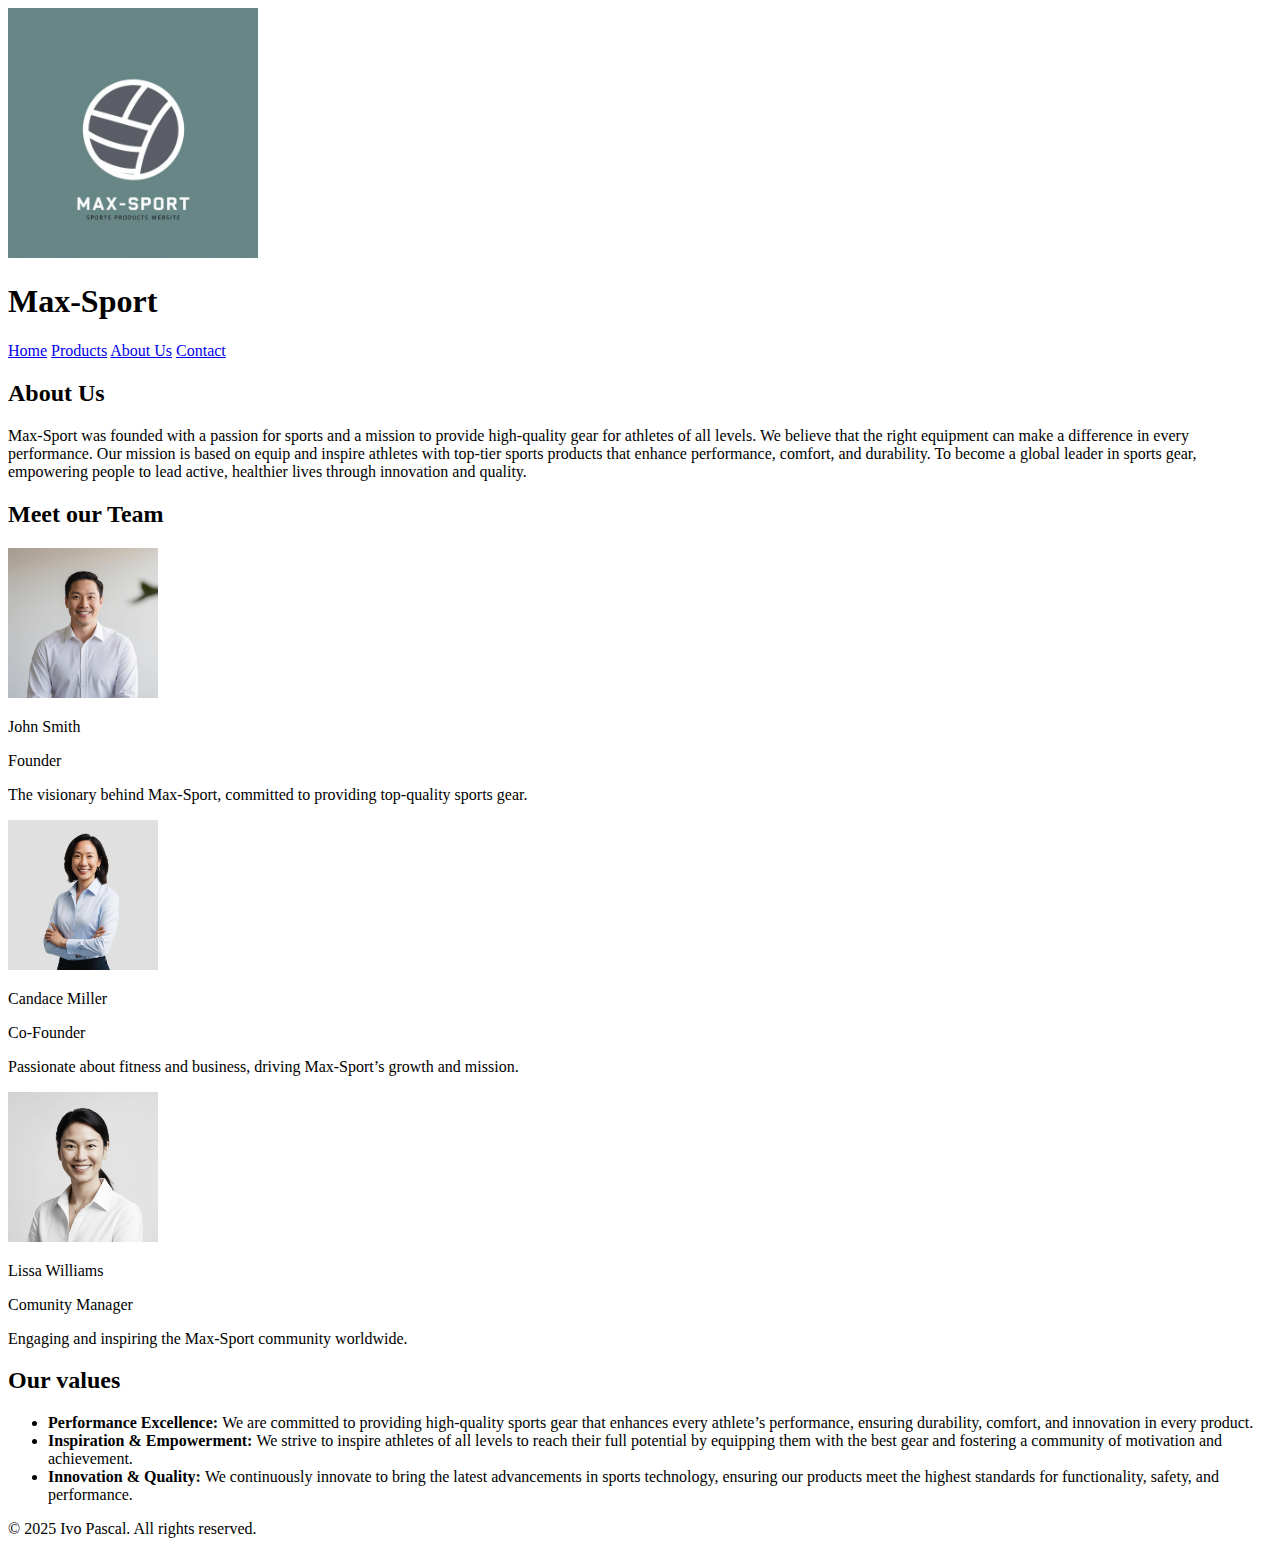
==== pages/about.html @ 55130cc1 "first commit of website" ====
<!DOCTYPE html>
<html lang="en">
<head>
  <meta charset="UTF-8">
  <meta name="viewport" content="width=device-width, initial-scale=1.0">
  <title>About Us</title>
  <link rel="icon" type="image/png" href="/assets/favicon-maxsport.png">
</head>
<body>
  <header>
    <div>
      <img src="/assets/icon-maxsport.jpg" width="250" alt="Max-Sport Logo">
      <h1>Max-Sport</h1>
    </div>
    <nav>
      <a href="./index.html">Home</a>
      <a href="#">Products</a>
      <a href="#">About Us</a>
      <a href="#">Contact</a>
    </nav>
  </header>
  <main>
    <div>
      <h2>About Us</h2>
      <p>Max-Sport was founded with a passion for sports and a mission to provide high-quality gear for athletes of all levels. We believe that the right equipment can make a difference in every performance. Our mission is based on equip and inspire athletes with top-tier sports products that enhance performance, comfort, and durability. To become a global leader in sports gear, empowering people to lead active, healthier lives through innovation and quality.</p>
    </div>
    <div>
      <h2>Meet our Team</h2>
      <div>
        <img src="/assets/johnSmith.jpg" width="150" alt="">
        <p>John Smith</p>
        <p>Founder</p>
        <p>The visionary behind Max-Sport, committed to providing top-quality sports gear.</p>
      </div>
      <div>
        <img src="/assets/candaceMiller.jpg" width="150" alt="">
        <p>Candace Miller</p>
        <p>Co-Founder</p>
        <p>Passionate about fitness and business, driving Max-Sport’s growth and mission.</p>
      </div>
      <div>
        <img src="/assets/lisaWilliams.jpg" width="150" alt="">
        <p>Lissa Williams</p>
        <p>Comunity Manager</p>
        <p>Engaging and inspiring the Max-Sport community worldwide.</p>
      </div>
    </div>
    <div>
      <h2>Our values</h2>
      <ul>
        <li><b>Performance Excellence: </b>We are committed to providing high-quality sports gear that enhances every athlete’s performance, ensuring durability, comfort, and innovation in every product.</li>
        <li><b>Inspiration & Empowerment: </b>We strive to inspire athletes of all levels to reach their full potential by equipping them with the best gear and fostering a community of motivation and achievement.</li>
        <li><b>Innovation & Quality: </b>We continuously innovate to bring the latest advancements in sports technology, ensuring our products meet the highest standards for functionality, safety, and performance.</li>
      </ul>
    </div>
  </main>
  <footer>
    <p>© 2025 Ivo Pascal. All rights reserved.</p>
  </footer>
</body>
</html>
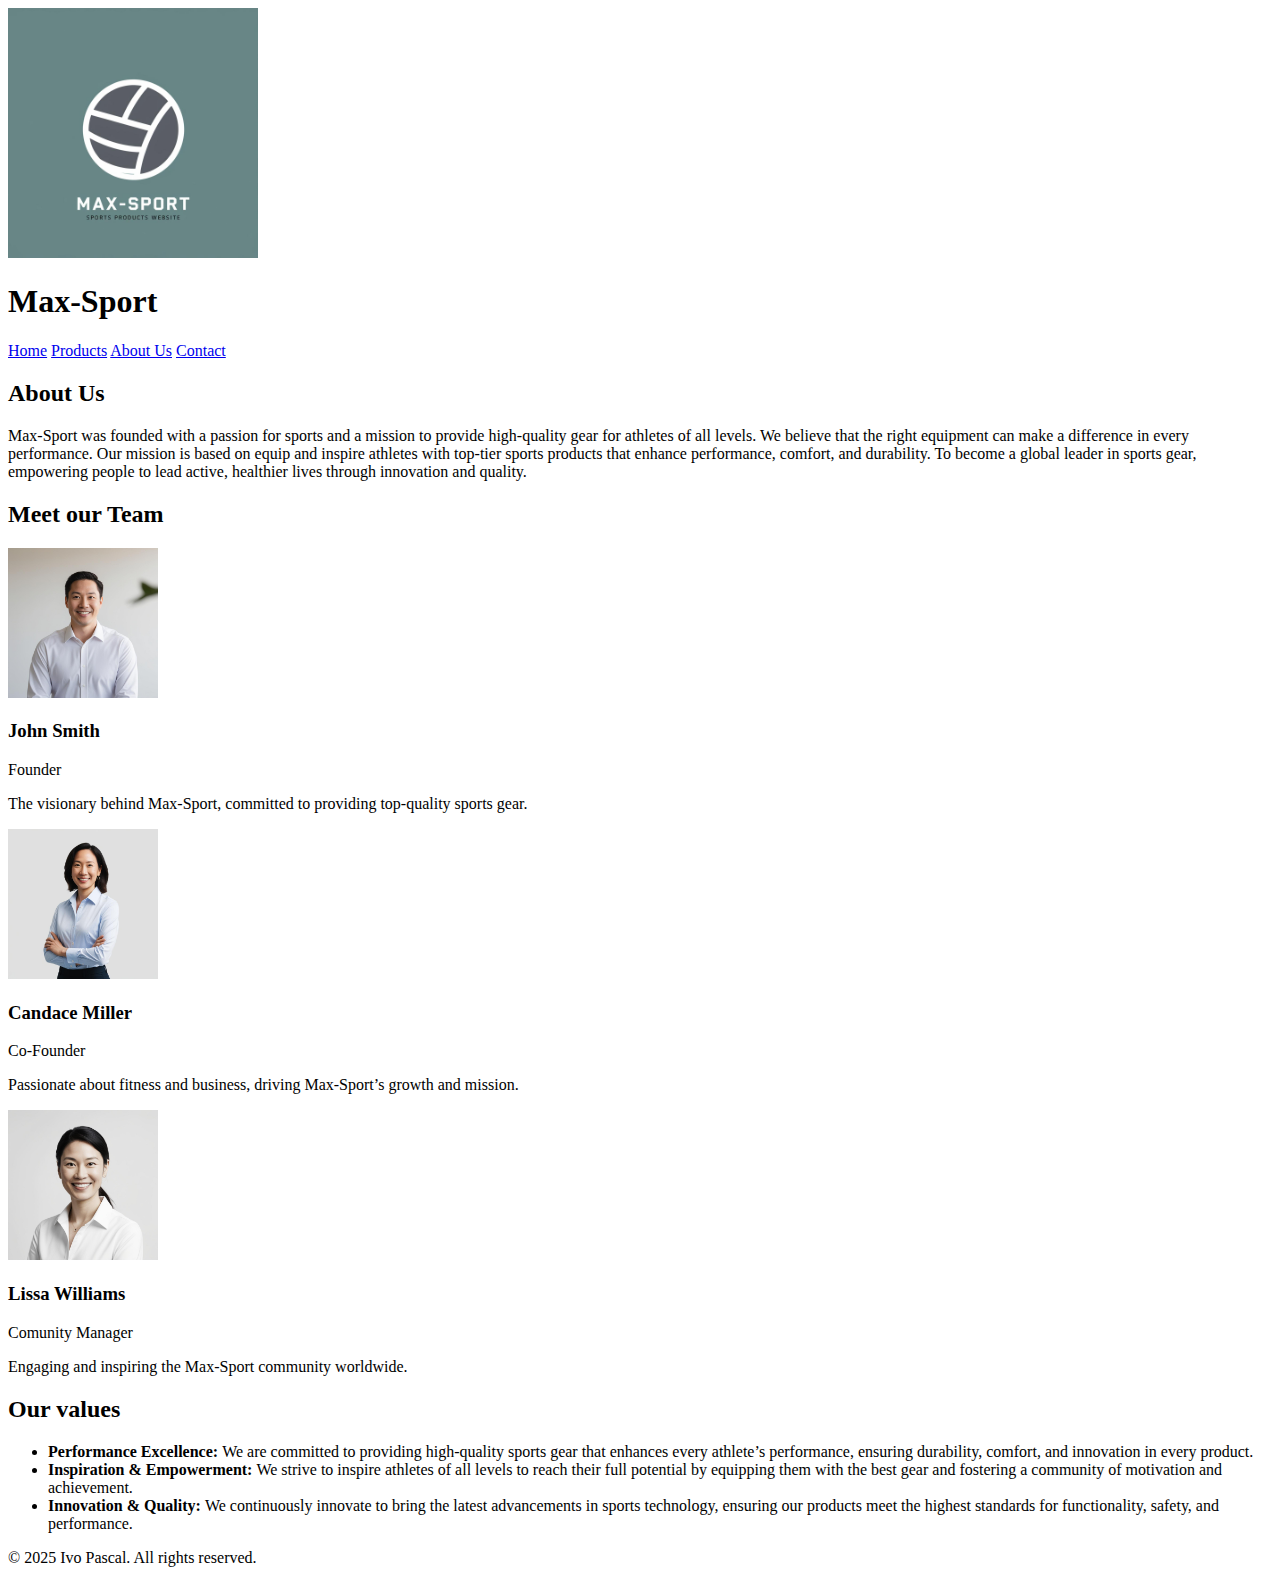
==== commit f11179b0: "Improve semantic of about.html and add cards to index.html" ====
--- a/pages/about.html
+++ b/pages/about.html
@@ -9,50 +9,50 @@
 <body>
   <header>
     <div>
-      <img src="/assets/icon-maxsport.jpg" width="250" alt="Max-Sport Logo">
+      <img src="../assets/icon-maxsport.jpg" width="250" alt="Max-Sport Logo">
       <h1>Max-Sport</h1>
     </div>
     <nav>
-      <a href="./index.html">Home</a>
+      <a href="../index.html">Home</a>
       <a href="#">Products</a>
       <a href="#">About Us</a>
       <a href="#">Contact</a>
     </nav>
   </header>
   <main>
-    <div>
+    <section>
       <h2>About Us</h2>
       <p>Max-Sport was founded with a passion for sports and a mission to provide high-quality gear for athletes of all levels. We believe that the right equipment can make a difference in every performance. Our mission is based on equip and inspire athletes with top-tier sports products that enhance performance, comfort, and durability. To become a global leader in sports gear, empowering people to lead active, healthier lives through innovation and quality.</p>
-    </div>
-    <div>
+    </sect>
+    <section>
       <h2>Meet our Team</h2>
-      <div>
-        <img src="/assets/johnSmith.jpg" width="150" alt="">
-        <p>John Smith</p>
+      <article>
+        <img src="../assets/johnSmith.jpg" width="150" alt="">
+        <h3>John Smith</h3>
         <p>Founder</p>
         <p>The visionary behind Max-Sport, committed to providing top-quality sports gear.</p>
-      </div>
-      <div>
-        <img src="/assets/candaceMiller.jpg" width="150" alt="">
-        <p>Candace Miller</p>
+      </article>
+      <article>
+        <img src="../assets/candaceMiller.jpg" width="150" alt="">
+        <h3>Candace Miller</h3>
         <p>Co-Founder</p>
         <p>Passionate about fitness and business, driving Max-Sport’s growth and mission.</p>
-      </div>
-      <div>
-        <img src="/assets/lisaWilliams.jpg" width="150" alt="">
-        <p>Lissa Williams</p>
+      </article>
+      <article>
+        <img src="../assets/lisaWilliams.jpg" width="150" alt="">
+        <h3>Lissa Williams</h3>
         <p>Comunity Manager</p>
         <p>Engaging and inspiring the Max-Sport community worldwide.</p>
-      </div>
-    </div>
-    <div>
+      </article>
+    </section>
+    <section>
       <h2>Our values</h2>
       <ul>
         <li><b>Performance Excellence: </b>We are committed to providing high-quality sports gear that enhances every athlete’s performance, ensuring durability, comfort, and innovation in every product.</li>
         <li><b>Inspiration & Empowerment: </b>We strive to inspire athletes of all levels to reach their full potential by equipping them with the best gear and fostering a community of motivation and achievement.</li>
         <li><b>Innovation & Quality: </b>We continuously innovate to bring the latest advancements in sports technology, ensuring our products meet the highest standards for functionality, safety, and performance.</li>
       </ul>
-    </div>
+    </section>
   </main>
   <footer>
     <p>© 2025 Ivo Pascal. All rights reserved.</p>
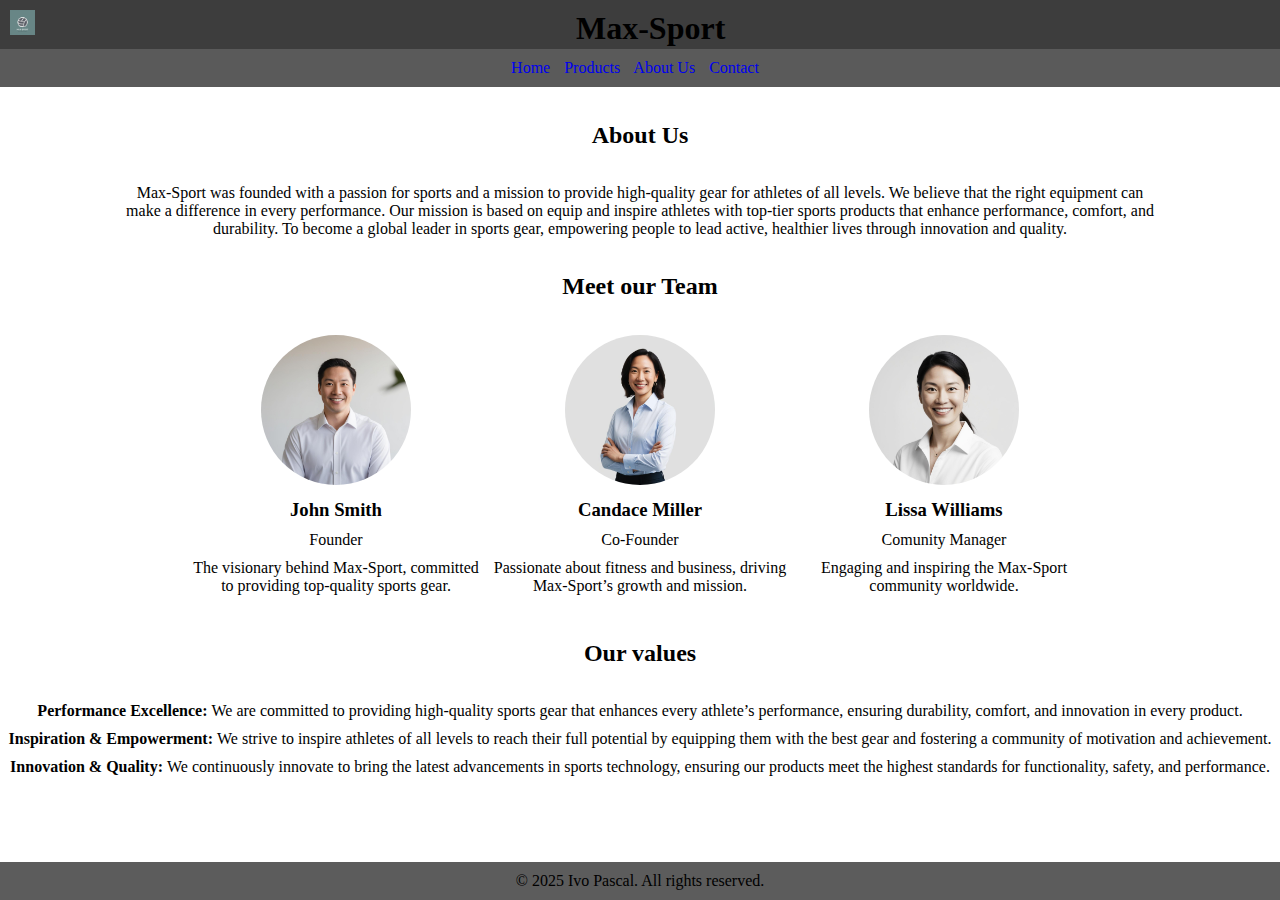
==== commit 4eec3b53: "Add css styles to index & about" ====
--- a/pages/about.html
+++ b/pages/about.html
@@ -5,47 +5,48 @@
   <meta name="viewport" content="width=device-width, initial-scale=1.0">
   <title>About Us</title>
   <link rel="icon" type="image/png" href="/assets/favicon-maxsport.png">
+  <link rel="stylesheet" href="../styles/style.css">
 </head>
 <body>
   <header>
-    <div>
-      <img src="../assets/icon-maxsport.jpg" width="250" alt="Max-Sport Logo">
-      <h1>Max-Sport</h1>
+    <div class="top-header">
+      <img src="/assets/icon-maxsport.jpg" width="25" alt="Max-Sport Logo" id="logo">
+      <h1 id="title">Max-Sport</h1>
     </div>
     <nav>
       <a href="../index.html">Home</a>
       <a href="#">Products</a>
-      <a href="#">About Us</a>
+      <a href="$">About Us</a>
       <a href="#">Contact</a>
     </nav>
   </header>
   <main>
-    <section>
+    <section id="top-section-about">
       <h2>About Us</h2>
       <p>Max-Sport was founded with a passion for sports and a mission to provide high-quality gear for athletes of all levels. We believe that the right equipment can make a difference in every performance. Our mission is based on equip and inspire athletes with top-tier sports products that enhance performance, comfort, and durability. To become a global leader in sports gear, empowering people to lead active, healthier lives through innovation and quality.</p>
-    </sect>
-    <section>
+    </section>
+    <section id="team-section">
       <h2>Meet our Team</h2>
       <article>
         <img src="../assets/johnSmith.jpg" width="150" alt="">
         <h3>John Smith</h3>
         <p>Founder</p>
-        <p>The visionary behind Max-Sport, committed to providing top-quality sports gear.</p>
+        <p class="team-description">The visionary behind Max-Sport, committed to providing top-quality sports gear.</p>
       </article>
       <article>
         <img src="../assets/candaceMiller.jpg" width="150" alt="">
         <h3>Candace Miller</h3>
         <p>Co-Founder</p>
-        <p>Passionate about fitness and business, driving Max-Sport’s growth and mission.</p>
+        <p class="team-description">Passionate about fitness and business, driving Max-Sport’s growth and mission.</p>
       </article>
       <article>
         <img src="../assets/lisaWilliams.jpg" width="150" alt="">
         <h3>Lissa Williams</h3>
         <p>Comunity Manager</p>
-        <p>Engaging and inspiring the Max-Sport community worldwide.</p>
+        <p class="team-description">Engaging and inspiring the Max-Sport community worldwide.</p>
       </article>
     </section>
-    <section>
+    <section id="values-section">
       <h2>Our values</h2>
       <ul>
         <li><b>Performance Excellence: </b>We are committed to providing high-quality sports gear that enhances every athlete’s performance, ensuring durability, comfort, and innovation in every product.</li>
--- a/styles/style.css
+++ b/styles/style.css
@@ -0,0 +1,154 @@
+* {
+  margin: 0;
+  padding: 0;
+  box-sizing: border-box;
+}
+
+body {
+  min-height: 100vh;
+  position: relative;
+}
+
+.top-header {
+  padding: 10px;
+  background-color: rgb(61, 61, 61);
+  position: relative;
+}
+
+#logo {
+  display:inline-block;
+}
+
+#title {
+  display: inline-block;
+  position: absolute;
+  left: 45%;
+}
+
+nav {
+  padding: 10px;
+  background-color: rgb(90, 90, 90);
+  text-align: center;
+}
+
+nav > a {
+  text-decoration: none;
+  margin-right: 10px
+}
+
+.top-section {
+  padding: 200px;
+  background-color: rgb(105, 105, 105);
+  text-align: center;
+}
+
+.products {
+  padding: 25px;
+  text-align: center;
+}
+
+.products h3 {
+  text-align: center;
+  margin: 10px 0px;
+  margin-bottom: 30px;
+}
+
+.products > article {
+  border: 1px solid rgb(151, 151, 151);
+  border-radius: 5px;
+  width: 400px;
+  height: fit-content;
+  display: inline-block;
+  padding:  10px 30px;
+  margin: 0px 8px;
+  text-align: center;
+}
+
+.products > article > * {
+  margin-bottom: 10px;
+}
+
+.products > article > a {
+  display: inline-block;
+  margin-top: 20px;
+  text-decoration: none;
+  color: white;
+  background-color: rgb(54, 54, 54);
+  padding: 6px 10px;
+  border-radius: 5px;
+}
+
+.categories {
+  text-align: center;
+}
+
+.categories > h2 {
+  text-align: center;
+}
+
+.categories > article {
+  display: inline-block;
+  text-align: center;
+  margin: 50px;
+}
+
+footer {
+  background-color: rgb(92, 92, 92);
+  text-align: center;
+  padding: 10px 0;
+  position: absolute;
+  left: 0;
+  bottom: 0;
+  width: 100%;
+}
+
+/* ABOUT US SECTION */
+
+#top-section-about {
+  text-align: center;
+  padding: 0px 70px;
+}
+
+#top-section-about h2 {
+  margin: 35px;
+}
+
+#top-section-about p {
+  padding: 0 50px;
+}
+
+#team-section {
+  text-align: center;
+}
+
+#team-section h2 {
+  margin: 35px;
+}
+
+#team-section > article {
+  display: inline-block;
+}
+
+#team-section > article > * {
+  margin-bottom: 10px;
+}
+
+#team-section > article > img {
+  border-radius: 100%;
+}
+
+.team-description {
+  width: 300px;
+}
+
+#values-section {
+  text-align: center;
+}
+
+#values-section h2 {
+  margin: 35px;
+}
+
+#values-section li {
+  margin-bottom: 10px;
+}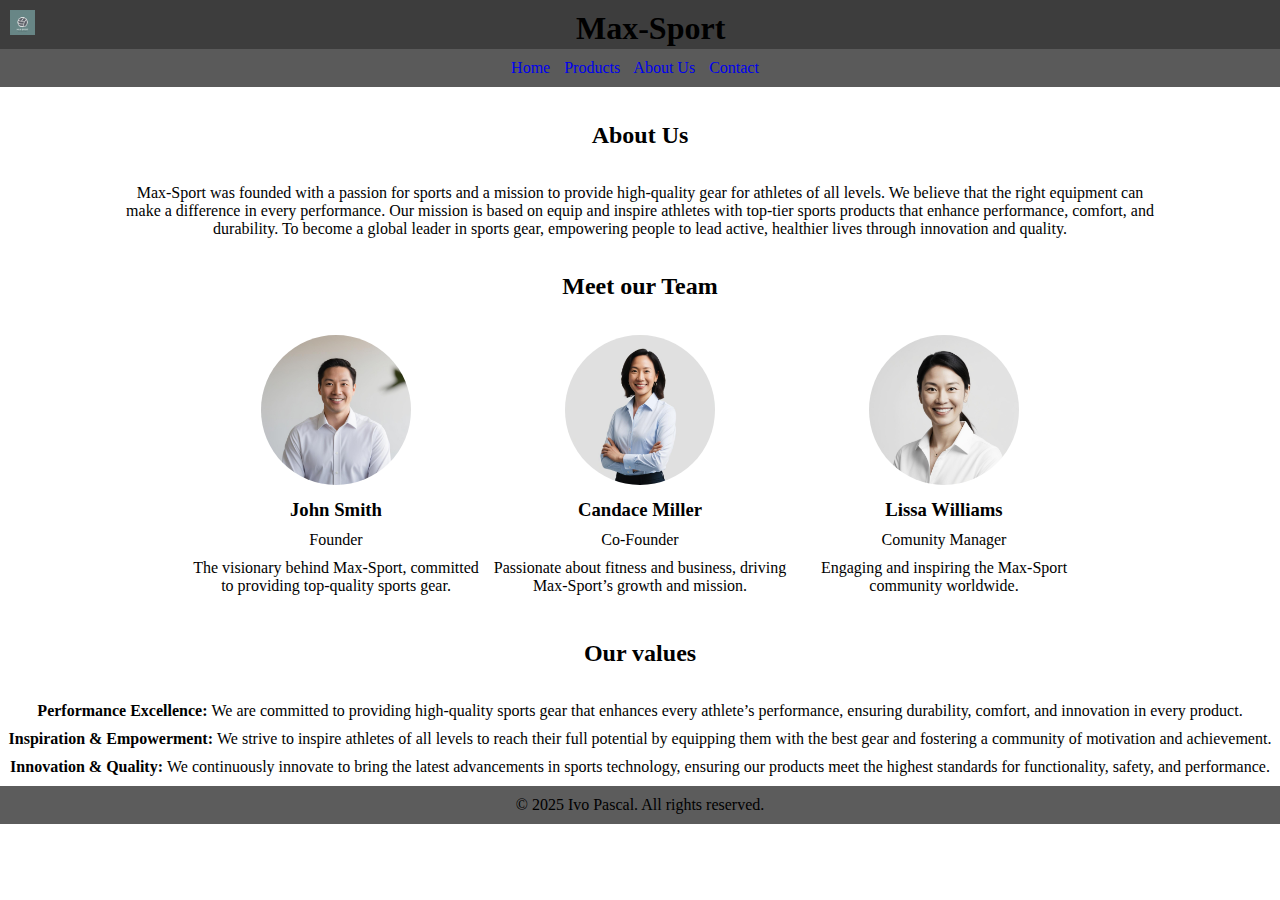
==== commit 3bc887e6: "Fix Footer position" ====
--- a/pages/about.html
+++ b/pages/about.html
@@ -16,7 +16,7 @@
     <nav>
       <a href="../index.html">Home</a>
       <a href="#">Products</a>
-      <a href="$">About Us</a>
+      <a href="#">About Us</a>
       <a href="#">Contact</a>
     </nav>
   </header>
--- a/styles/style.css
+++ b/styles/style.css
@@ -5,8 +5,7 @@
 }
 
 body {
-  min-height: 100vh;
-  position: relative;
+  min-height: 100%;
 }
 
 .top-header {
@@ -96,9 +95,6 @@
   background-color: rgb(92, 92, 92);
   text-align: center;
   padding: 10px 0;
-  position: absolute;
-  left: 0;
-  bottom: 0;
   width: 100%;
 }
 
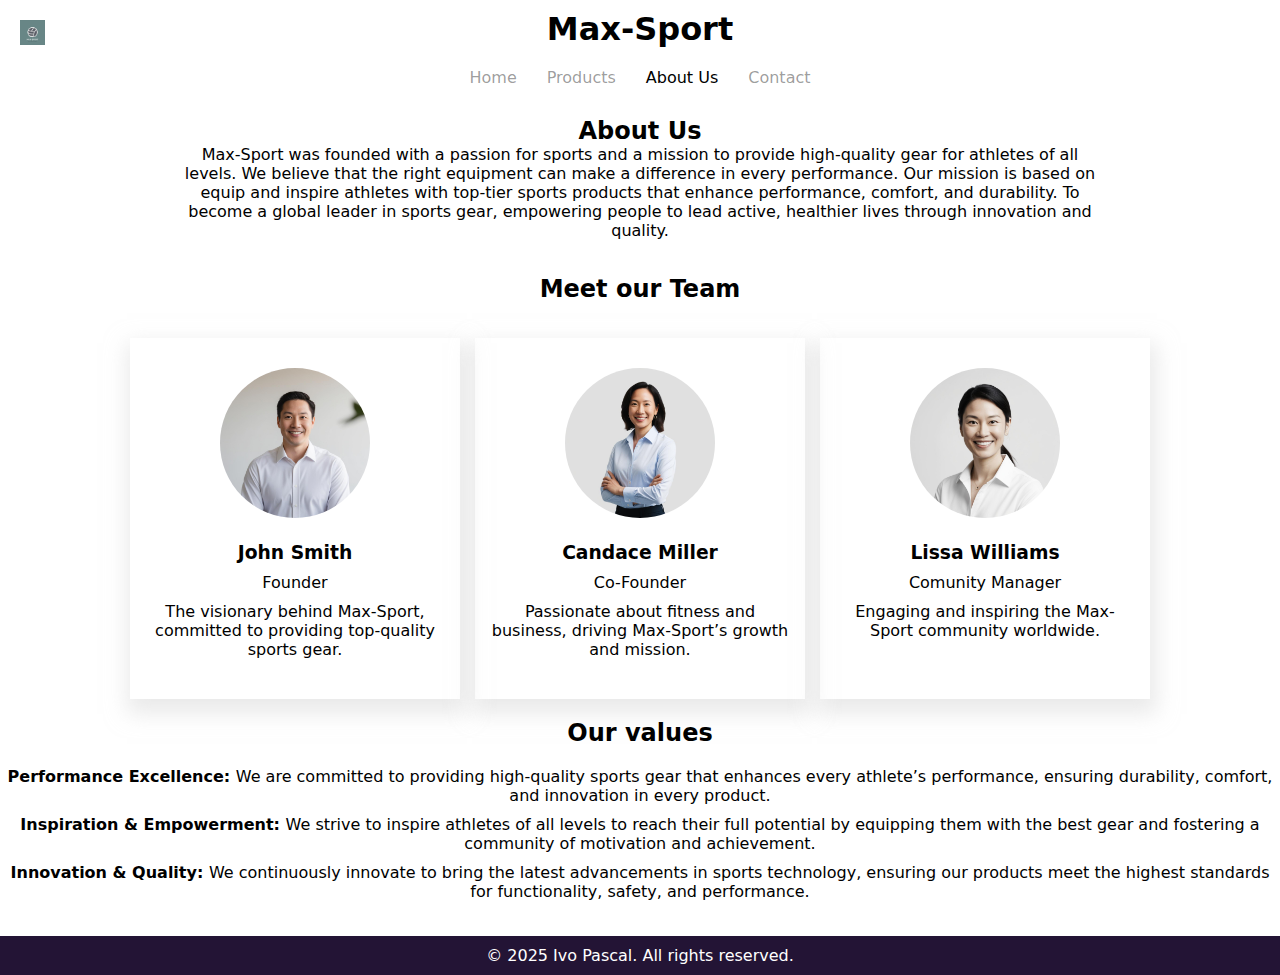
==== commit 3e6c8329: "Create products page & add new styles" ====
--- a/pages/about.html
+++ b/pages/about.html
@@ -15,8 +15,8 @@
     </div>
     <nav>
       <a href="../index.html">Home</a>
-      <a href="#">Products</a>
-      <a href="#">About Us</a>
+      <a href="./products.html">Products</a>
+      <a href="#" class="focus">About Us</a>
       <a href="#">Contact</a>
     </nav>
   </header>
@@ -27,24 +27,26 @@
     </section>
     <section id="team-section">
       <h2>Meet our Team</h2>
-      <article>
-        <img src="../assets/johnSmith.jpg" width="150" alt="">
-        <h3>John Smith</h3>
-        <p>Founder</p>
-        <p class="team-description">The visionary behind Max-Sport, committed to providing top-quality sports gear.</p>
-      </article>
-      <article>
-        <img src="../assets/candaceMiller.jpg" width="150" alt="">
-        <h3>Candace Miller</h3>
-        <p>Co-Founder</p>
-        <p class="team-description">Passionate about fitness and business, driving Max-Sport’s growth and mission.</p>
-      </article>
-      <article>
-        <img src="../assets/lisaWilliams.jpg" width="150" alt="">
-        <h3>Lissa Williams</h3>
-        <p>Comunity Manager</p>
-        <p class="team-description">Engaging and inspiring the Max-Sport community worldwide.</p>
-      </article>
+      <div class="team-container">
+        <article>
+          <img src="../assets/johnSmith.jpg" width="150" alt="">
+          <h3>John Smith</h3>
+          <p>Founder</p>
+          <p class="team-description">The visionary behind Max-Sport, committed to providing top-quality sports gear.</p>
+        </article>
+        <article>
+          <img src="../assets/candaceMiller.jpg" width="150" alt="">
+          <h3>Candace Miller</h3>
+          <p>Co-Founder</p>
+          <p class="team-description">Passionate about fitness and business, driving Max-Sport’s growth and mission.</p>
+        </article>
+        <article>
+          <img src="../assets/lisaWilliams.jpg" width="150" alt="">
+          <h3>Lissa Williams</h3>
+          <p>Comunity Manager</p>
+          <p class="team-description">Engaging and inspiring the Max-Sport community worldwide.</p>
+        </article>
+      </div>
     </section>
     <section id="values-section">
       <h2>Our values</h2>
--- a/styles/style.css
+++ b/styles/style.css
@@ -1,135 +1,216 @@
+/* NORMALIZE CSS */
+
 * {
   margin: 0;
   padding: 0;
   box-sizing: border-box;
+  font-family: 'Poppins', system-ui, -apple-system, BlinkMacSystemFont, 'Segoe UI', Roboto, Oxygen, Ubuntu, Cantarell, 'Open Sans', 'Helvetica Neue', sans-serif;
 }
 
 body {
-  min-height: 100%;
+  min-height: 100vh;
+  display: flex;
+  flex-direction: column;
+  /* background-color: rgb(25, 26, 31); */
+}
+
+main {
+  flex-grow: 1;
+}
+
+header {
+  display: flex;
+  flex-direction: column;
 }
 
 .top-header {
+  display: flex;
+  justify-content: center;
+  position: relative;
   padding: 10px;
-  background-color: rgb(61, 61, 61);
-  position: relative;
 }
 
 #logo {
-  display:inline-block;
-}
-
-#title {
-  display: inline-block;
   position: absolute;
-  left: 45%;
+  left: 20px;
+  top: 20px;
 }
 
 nav {
+  display: flex;
+  justify-content: center;
+  gap: 30px;
   padding: 10px;
-  background-color: rgb(90, 90, 90);
-  text-align: center;
 }
 
 nav > a {
   text-decoration: none;
-  margin-right: 10px
+  color: rgba(0, 0, 0, 0.4);
+}
+
+.focus {
+  color: black;
+}
+
+nav a:hover {
+  color: black;
+  transition: all .3s linear;
 }
 
 .top-section {
-  padding: 200px;
-  background-color: rgb(105, 105, 105);
-  text-align: center;
+  border-radius: 0px 0px 30px 30px;
+  text-align: center;
+  display: flex;
+  flex-direction: column;
+  align-items: center;
+  justify-content: center;
+  gap: 15px;
+  position: relative;
+  height: 80vh;
+  color: white;
+  background-image: url('../assets/sport-img.jpg');
+}
+
+.top-section h2 {
+  font-size: 3vw;
+}
+
+.top-section p {
+  width: 50ch;
+  font-size: 1vw;
 }
 
 .products {
   padding: 25px;
-  text-align: center;
-}
-
-.products h3 {
+  display: flex;
+  flex-direction: column;
+  justify-content: center;
+}
+
+.products-container {
+  display: flex;
+  justify-content: center;
+  flex-wrap: wrap;
+  gap: 90px;
+}
+
+h3 {
   text-align: center;
   margin: 10px 0px;
   margin-bottom: 30px;
 }
 
-.products > article {
-  border: 1px solid rgb(151, 151, 151);
-  border-radius: 5px;
-  width: 400px;
-  height: fit-content;
-  display: inline-block;
-  padding:  10px 30px;
-  margin: 0px 8px;
-  text-align: center;
-}
-
-.products > article > * {
-  margin-bottom: 10px;
-}
-
-.products > article > a {
-  display: inline-block;
+.product-card {
+  border-radius: 10px;
+  min-height: 350px;
+  width: fit-content;
+  display: flex;
+  flex-direction: column;
+  justify-content: space-between;
+  gap: 10px;
+}
+
+.product-card p {
+  width: 50ch;
+  font-size: 12px;
+  color: rgb(70, 70, 70);
+}
+
+.product-card img {
+  width: 300px;
+}
+
+.product-card > a {
+  text-decoration: none;
+  color: rgba(0, 0, 0, 0.705);
+  padding: 6px 10px;
+  width: fit-content;
+  border: 3px solid #7D6096;
+}
+
+.product-card > a:hover {
+  background-color: #7D6096;
+  color: white;
+  transition: all .2s linear;
+}
+
+.categories {
+  display: flex;
+  justify-content: center;
+  flex-direction: column;
+  gap: 20px;
+}
+
+.categories-container {
+  display: flex;
+  justify-content: center;
+  gap: 120px
+}
+
+.categories img {
+  width: 300px;
+}
+
+.categories > h2 {
+  text-align: center;
+}
+
+.categories article {
+  text-align: center;
+}
+
+footer {
+  text-align: center;
+  display: flex;
+  justify-content: center;
+  align-items: center;
+  width: 100%;
+  padding: 10px;
+  background-color: #231435;
+  margin-top: 25px;
+  color: white;
+}
+
+/* ABOUT US SECTION */
+
+#top-section-about {
+  text-align: center;
+  display: flex;
+  flex-direction: column;
   margin-top: 20px;
-  text-decoration: none;
-  color: white;
-  background-color: rgb(54, 54, 54);
-  padding: 6px 10px;
-  border-radius: 5px;
-}
-
-.categories {
-  text-align: center;
-}
-
-.categories > h2 {
-  text-align: center;
-}
-
-.categories > article {
-  display: inline-block;
-  text-align: center;
-  margin: 50px;
-}
-
-footer {
-  background-color: rgb(92, 92, 92);
-  text-align: center;
-  padding: 10px 0;
-  width: 100%;
-}
-
-/* ABOUT US SECTION */
-
-#top-section-about {
-  text-align: center;
-  padding: 0px 70px;
-}
-
-#top-section-about h2 {
-  margin: 35px;
+  align-items: center;
 }
 
 #top-section-about p {
-  padding: 0 50px;
+  width: 90ch;
 }
 
 #team-section {
   text-align: center;
+  display: flex;
+  flex-direction: column;
+}
+
+.team-container {
+  display: flex;
+  justify-content: center;
+  gap: 15px;
+}
+
+.team-container article {
+  padding: 30px 15px;
+  box-shadow: 2px 10px 20px 5px #d7d7d785;
 }
 
 #team-section h2 {
   margin: 35px;
 }
 
-#team-section > article {
-  display: inline-block;
-}
-
-#team-section > article > * {
+#team-section article * {
   margin-bottom: 10px;
 }
 
-#team-section > article > img {
+#team-section article img {
   border-radius: 100%;
 }
 
@@ -139,12 +220,92 @@
 
 #values-section {
   text-align: center;
-}
-
-#values-section h2 {
-  margin: 35px;
+  display: flex;
+  flex-direction: column;
+  margin-top: 20px;
+  gap: 20px;
 }
 
 #values-section li {
   margin-bottom: 10px;
+}
+
+/* PRODUCTS PAGE */
+
+aside {
+  padding: 0px 50px;
+  border-right: 1px solid rgb(194, 194, 194, .5);
+  height: fit-content;
+  width: 320px;
+}
+
+aside ul {
+  list-style: none;
+}
+
+.subcategory li:hover {
+  transition: all .1s linear;
+  color: black;
+  background-color: #7d60963a;
+}
+
+.categories-list {
+  display: flex;
+  flex-direction: column;
+  gap: 20px;
+}
+
+.category {
+  display: flex;
+  flex-direction: column;
+  gap: 5px;
+}
+
+.subcategory {
+  padding-left: 20px;
+  display: flex;
+  flex-direction: column;
+}
+
+.subcategory li {
+  color: rgba(133, 133, 133, 0.685);
+  cursor: pointer;
+  padding: 5px 10px;
+}
+
+.big-products-container {
+  display: flex;
+  gap: 20px;
+}
+
+.big-products-container h2 {
+  margin-bottom: 10px;
+}
+
+.products-main {
+  flex-grow: 1;
+  padding: 0px 50px;
+  display: flex;
+  flex-direction: column;
+  gap: 40px;
+}
+
+.products-cont {
+  justify-content: start;
+  gap: 30px;
+}
+
+table {
+  text-align: center;
+  border-collapse: collapse;
+}
+
+table * {
+  padding: 10px 60px;
+  border: 1px solid rgba(202, 202, 202, 0.514);
+}
+
+table th {
+  background-color: #7d6096d0;
+  color: white;
 }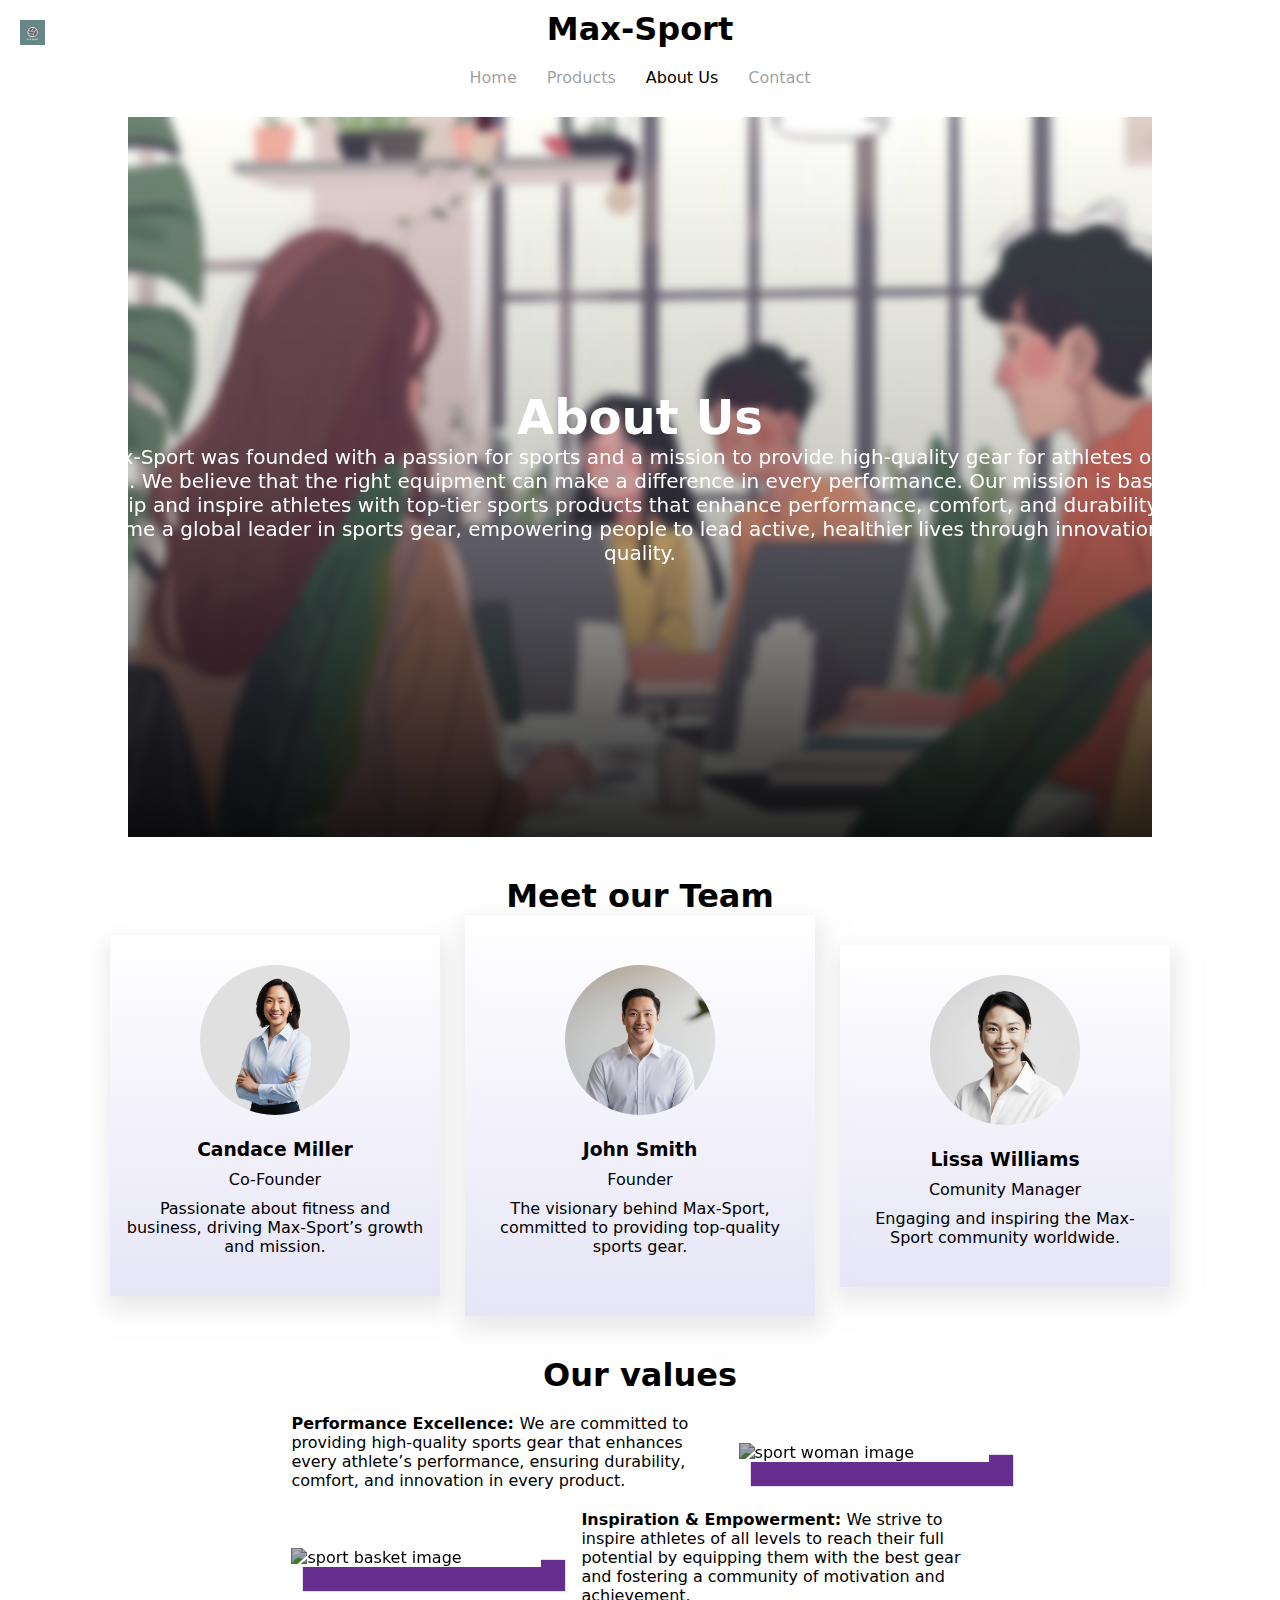
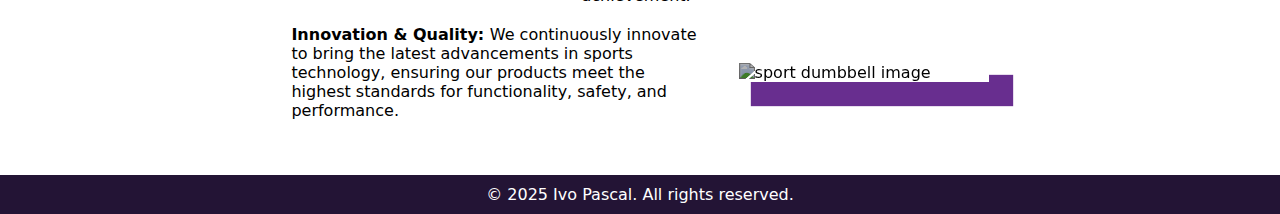
==== commit 4d709882: "Update styles & add content to products page" ====
--- a/pages/about.html
+++ b/pages/about.html
@@ -20,25 +20,26 @@
       <a href="#">Contact</a>
     </nav>
   </header>
-  <main>
+  <main class="about-main">
     <section id="top-section-about">
       <h2>About Us</h2>
       <p>Max-Sport was founded with a passion for sports and a mission to provide high-quality gear for athletes of all levels. We believe that the right equipment can make a difference in every performance. Our mission is based on equip and inspire athletes with top-tier sports products that enhance performance, comfort, and durability. To become a global leader in sports gear, empowering people to lead active, healthier lives through innovation and quality.</p>
+      <div class="opacity-box"></div>
     </section>
     <section id="team-section">
       <h2>Meet our Team</h2>
       <div class="team-container">
         <article>
+          <img src="../assets/candaceMiller.jpg" width="150" alt="">
+          <h3>Candace Miller</h3>
+          <p>Co-Founder</p>
+          <p class="team-description">Passionate about fitness and business, driving Max-Sport’s growth and mission.</p>
+        </article>
+        <article id="founder">
           <img src="../assets/johnSmith.jpg" width="150" alt="">
           <h3>John Smith</h3>
           <p>Founder</p>
           <p class="team-description">The visionary behind Max-Sport, committed to providing top-quality sports gear.</p>
-        </article>
-        <article>
-          <img src="../assets/candaceMiller.jpg" width="150" alt="">
-          <h3>Candace Miller</h3>
-          <p>Co-Founder</p>
-          <p class="team-description">Passionate about fitness and business, driving Max-Sport’s growth and mission.</p>
         </article>
         <article>
           <img src="../assets/lisaWilliams.jpg" width="150" alt="">
@@ -51,10 +52,19 @@
     <section id="values-section">
       <h2>Our values</h2>
       <ul>
-        <li><b>Performance Excellence: </b>We are committed to providing high-quality sports gear that enhances every athlete’s performance, ensuring durability, comfort, and innovation in every product.</li>
-        <li><b>Inspiration & Empowerment: </b>We strive to inspire athletes of all levels to reach their full potential by equipping them with the best gear and fostering a community of motivation and achievement.</li>
-        <li><b>Innovation & Quality: </b>We continuously innovate to bring the latest advancements in sports technology, ensuring our products meet the highest standards for functionality, safety, and performance.</li>
-      </ul>
+        <li>
+          <p><b>Performance Excellence: </b>We are committed to providing high-quality sports gear that enhances every athlete’s performance, ensuring durability, comfort, and innovation in every product.</p>
+          <img width="250" src="../assets/athletic-woman-exercising-gym-keep-fit.jpg" alt="sport woman image">
+        </li>
+        <li>
+          <img width="250" src="../assets/basketball-player-calling-play.jpg" alt="sport basket image">
+          <p><b>Inspiration & Empowerment: </b>We strive to inspire athletes of all levels to reach their full potential by equipping them with the best gear and fostering a community of motivation and achievement.</p>
+        </li>
+        <li>
+          <p><b>Innovation & Quality: </b>We continuously innovate to bring the latest advancements in sports technology, ensuring our products meet the highest standards for functionality, safety, and performance.</p>
+          <img width="250" src="../assets/side-view-hand-holding-dumbbell.jpg" alt="sport dumbbell image">
+        </li>
+        </ul>
     </section>
   </main>
   <footer>
--- a/styles/style.css
+++ b/styles/style.css
@@ -18,9 +18,19 @@
   flex-grow: 1;
 }
 
+.index-main {
+  display: flex;
+  flex-direction: column;
+  align-items: center;
+}
+
 header {
   display: flex;
   flex-direction: column;
+}
+
+h2 {
+  font-size: xx-large;
 }
 
 .top-header {
@@ -58,7 +68,6 @@
 }
 
 .top-section {
-  border-radius: 0px 0px 30px 30px;
   text-align: center;
   display: flex;
   flex-direction: column;
@@ -67,17 +76,30 @@
   gap: 15px;
   position: relative;
   height: 80vh;
-  color: white;
-  background-image: url('../assets/sport-img.jpg');
+  width: 80%;
+  color: white;
+  background-image: url('../assets/kettlebell-gym-equipment-still-life-crop.jpg');
+}
+
+.opacity-box {
+  top: 0;
+  position: absolute;
+  width: 100%;
+  height: 80vh;
+  background: linear-gradient(rgba(0, 0, 0, 0) 0%, rgba(0, 0, 0, 0.2) 50%, rgba(0, 0, 0, 0.849) 100%);
+  backdrop-filter: blur(5px);
+  z-index: 0;
 }
 
 .top-section h2 {
   font-size: 3vw;
+  z-index: 1;
 }
 
 .top-section p {
   width: 50ch;
   font-size: 1vw;
+  z-index: 1;
 }
 
 .products {
@@ -108,6 +130,8 @@
   flex-direction: column;
   justify-content: space-between;
   gap: 10px;
+  align-items: center;
+  text-align: center;
 }
 
 .product-card p {
@@ -151,7 +175,7 @@
   width: 300px;
 }
 
-.categories > h2 {
+.categories > h3 {
   text-align: center;
 }
 
@@ -167,22 +191,45 @@
   width: 100%;
   padding: 10px;
   background-color: #231435;
-  margin-top: 25px;
+  margin-top: 35px;
   color: white;
 }
 
 /* ABOUT US SECTION */
 
+.about-main {
+  display: flex;
+  flex-direction: column;
+  align-items: center;
+  gap: 40px;
+}
+
 #top-section-about {
   text-align: center;
   display: flex;
   flex-direction: column;
   margin-top: 20px;
   align-items: center;
+  background-image: url("../assets/work-team-digital-art.jpg");
+  height: 80vh;
+  justify-content: center;
+  background-position: center;
+  background-size: cover;
+  width: 80%;
+  position: relative;
+}
+
+#top-section-about h2 {
+  z-index: 1;
+  color: white;
+  font-size: xxx-large;
 }
 
 #top-section-about p {
   width: 90ch;
+  font-size: 20px;
+  color: white;
+  z-index: 1;
 }
 
 #team-section {
@@ -194,16 +241,19 @@
 .team-container {
   display: flex;
   justify-content: center;
-  gap: 15px;
+  gap: 25px;
+  align-items: center;
 }
 
 .team-container article {
   padding: 30px 15px;
   box-shadow: 2px 10px 20px 5px #d7d7d785;
-}
-
-#team-section h2 {
-  margin: 35px;
+  height: fit-content;
+  background: linear-gradient(white 0%, #5d54c826 100%);
+}
+
+#founder {
+  padding: 50px 25px;
 }
 
 #team-section article * {
@@ -219,21 +269,33 @@
 }
 
 #values-section {
-  text-align: center;
-  display: flex;
-  flex-direction: column;
-  margin-top: 20px;
+  display: flex;
+  flex-direction: column;
+  align-items: center;
   gap: 20px;
 }
 
 #values-section li {
-  margin-bottom: 10px;
+  display: flex;
+  align-items: center;
+  margin-bottom: 20px;
+  /* width: 600px; */
+  gap: 40px;
+}
+
+#values-section p {
+  width: 40ch;
+}
+
+#values-section img {
+  box-shadow: 18px 18px 1px 6px #9442cc;
+  filter: brightness(.7);
 }
 
 /* PRODUCTS PAGE */
 
 aside {
-  padding: 0px 50px;
+  padding: 0px 60px;
   border-right: 1px solid rgb(194, 194, 194, .5);
   height: fit-content;
   width: 320px;
@@ -292,7 +354,7 @@
 
 .products-cont {
   justify-content: start;
-  gap: 30px;
+  gap: 50px;
 }
 
 table {
